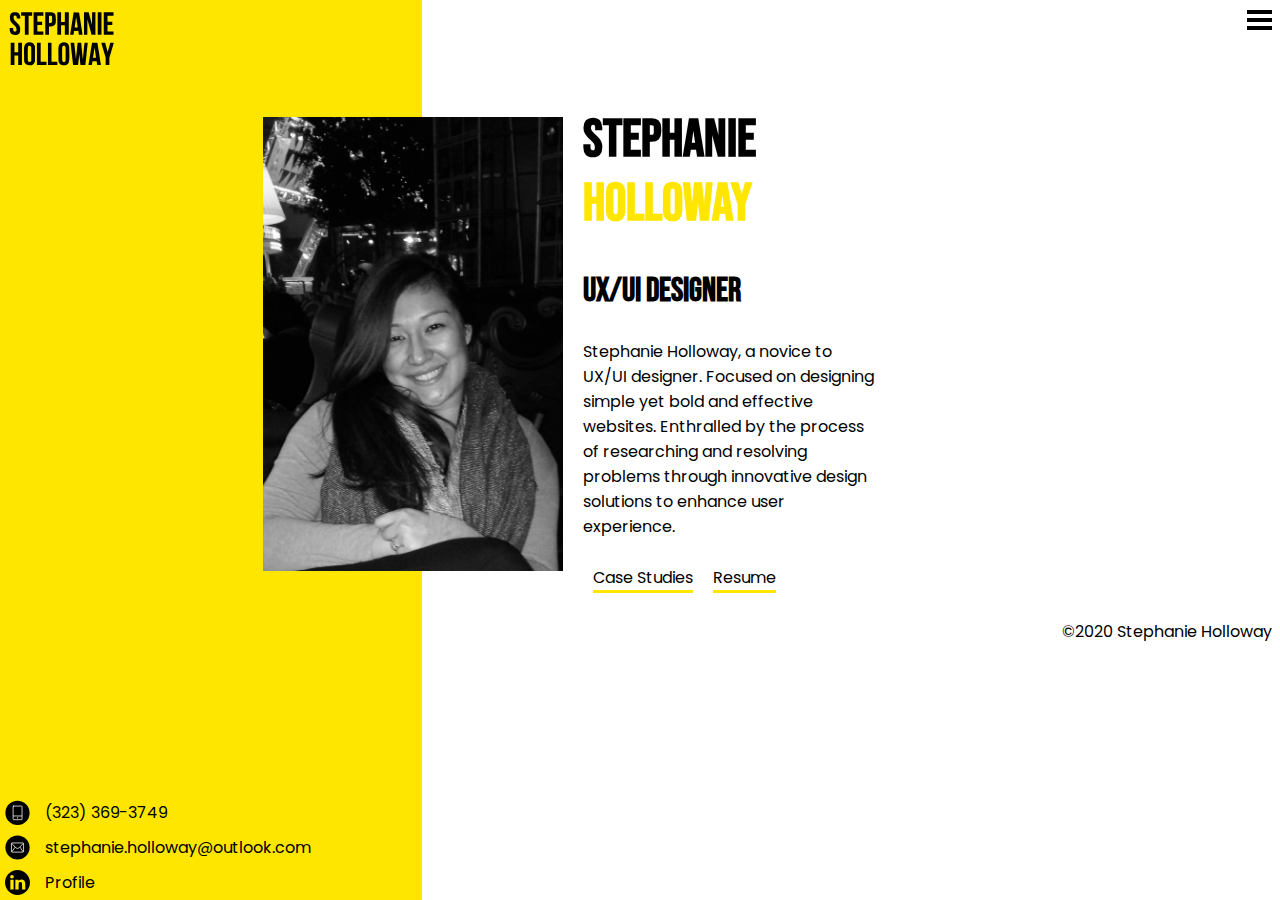
==== index.html @ 6f80b133 "Copy HW 18" ====
<!DOCTYPE html>
<html> 
    <head> 
        <title> Stephanie Holloway </title>
        <link rel="preconnect" href="https://fonts.gstatic.com">
        <link href="https://fonts.googleapis.com/css2?family=Bebas+Neue&family=Poppins&display=swap" rel="stylesheet">
        <link href="css/index.css" rel="stylesheet">

    </head>
    <body> 
        <header class="navigation"> 
            <div class="inline-block"> 
                <img class="logo" src="images/Stephanie Holloway.svg"/> 
            </div>
            <a id="menu" href="#menu">
                <img src="images/iconfinder_Hamburger_657904.svg">
              </a>
        </header>
        <section> 
            <div class="left-accent">
            </div>
            <div id="profile">
                <div class="picture">
                    <!-- profile picture-->  
                    <img src="images/17983893670_9303bed94d_o.jpg">
                </div>
                <div id="content">
                    <!-- Content-->
                    <h1> Stephanie <br/> <span class="yellow"> Holloway </span></h1>
                    <h2> UX/UI Designer</h2>
                    <p> Stephanie Holloway, a novice to UX/UI designer. 
                        Focused on designing simple yet bold and effective websites. 
                        Enthralled by the process of researching and resolving problems 
                        through innovative design solutions to enhance user experience. </p>
                    <p id="webpages">
                        <a href="myWork.html">Case Studies</a>
                        <a href="mySkills.html">Resume</a>
                    </p>
               </div> 
            </div>
            <div class="contact">
                <!-- Contact info-->     
                <div class="info">
                    <img src="images/Round iPhone Logo.svg">
                    <p>(323) 369-3749</p>
                </div>
                <div class="info">
                    <img src="images/Round Email Icon.svg">
                    <p><a href="mailto:stephanie.holloway@outlook.com">stephanie.holloway@outlook.com</a></p>
                </div>
                <div class="info">
                    <img src="images/Round LinkedIn Logo.svg">   
                    <p><a href="http://www.linkedin.com/in/stephanie-holloway-0a415525/">Profile</a></p>    
                </div>
           </div>
        </section>
        <footer>
            <div class="copy"> 
                &copy;2020 Stephanie Holloway
            </div> 
        </footer>
    </body>
</html>
---- css/index.css ----
body {
    height: 100%;
    cursor: url('../images/sh-portfolio.cur'), auto;
}

h1{ 
    font-family: 'Bebas Neue', cursive;
    font-size: 40pt; 
}

h2 {
   font-family: 'Bebas Neue', cursive;
   font-size: 25pt;
}

h3 {
   font-family:'Poppins', sans-serif;
   font-size: 15pt;
}

p { 
    font-family:'Poppins', sans-serif;
    font-size: 12pt;
}

a {
    color: black;
    text-decoration: none;
}

a:hover {
    color: black;
    text-decoration: underline;
}

.navigation {
    width:100%;
}

.logo {
    height: 60px;
 }

 .inline-block {
     display: inline-block;
 }

 #menu { 
     float:right;
 }

 .yellow {
     color: #FFE600;
 }

 .left-accent {
     background-color: #FFE600;
     position: absolute;
     width: 33%; 
     left: 0;
     top: 0;
     height: 100%;
     z-index: -10;
 }

 .skills {
    margin: 30px;
 }

 .case-studies {
     margin: 30px;
 }

 .flex-container {
     display: flex;
     flex-direction: row wrap;
     justify-content: space-around;
     align-items: center;
 }

 .flex-container > div {
     width: 25%;
     padding: 15px;
 }

 .grid-container {
     display: grid;
     grid-template-columns: 50% 50%;
     grid-template-rows: 1fr;
     grid-template-areas: "left-side right-side";
 }

 .left-side {
     grid-area: "left-side";
 }

 .right-side {
     grid-area: "right-side";
 }

 .left-side > .image, .right-side > .image {
     background-color: gray;
     height: 100px;
 }

 .yellow-bg {
    background-color: #FFE600;
 }

 .contact {
     position: absolute; 
     bottom: 0; 
     left: 0;
     width: 350px;
 }

 .contact > .info {
     padding: 5px;
 }

 .contact > .info > img {
    float: left;
    height: 25px;
    width: 25px;
    padding-right: 15px;
 }

 .contact > .info > p{
     margin: 0;
 }

 .picture>img{ 
    width: 300px;
    padding: 20px;     
 }

 #profile { 
     margin-left: 235px;
     width: 50%;
     display: flex; 
     align-items:  center;
 }

 .content{ 
     width: 100px;
 }

 #webpages {
     display: flex;
     align-items: space-around;
 }

 #webpages > a {
     margin: 10px;
     text-decoration: none;
     border-bottom: 3px solid #FFE600;
 }

 .yellow-bg #webpages > a {
     border-bottom: 3px solid white;
 }

 #webpages > a:hover {
     border-bottom: 3px solid black;
 }

 .copy {
     float: right;
     font-family:'Poppins', sans-serif;
     font-size: 12pt;
 }

 @media only screen and (max-width: 600px) {
     .flex-container {
        display: flex;
        flex-direction: column wrap;
        align-items: stretch;
    }
   
    .flex-container > div {
        width: 100%;
        padding: 15px;
    }
   
    .grid-container {
        display: grid;
        grid-template-columns: 1fr;
        grid-template-rows: 1fr 1fr;
        grid-template-areas: 
         "left-side"
         "right-side";
    }
 }
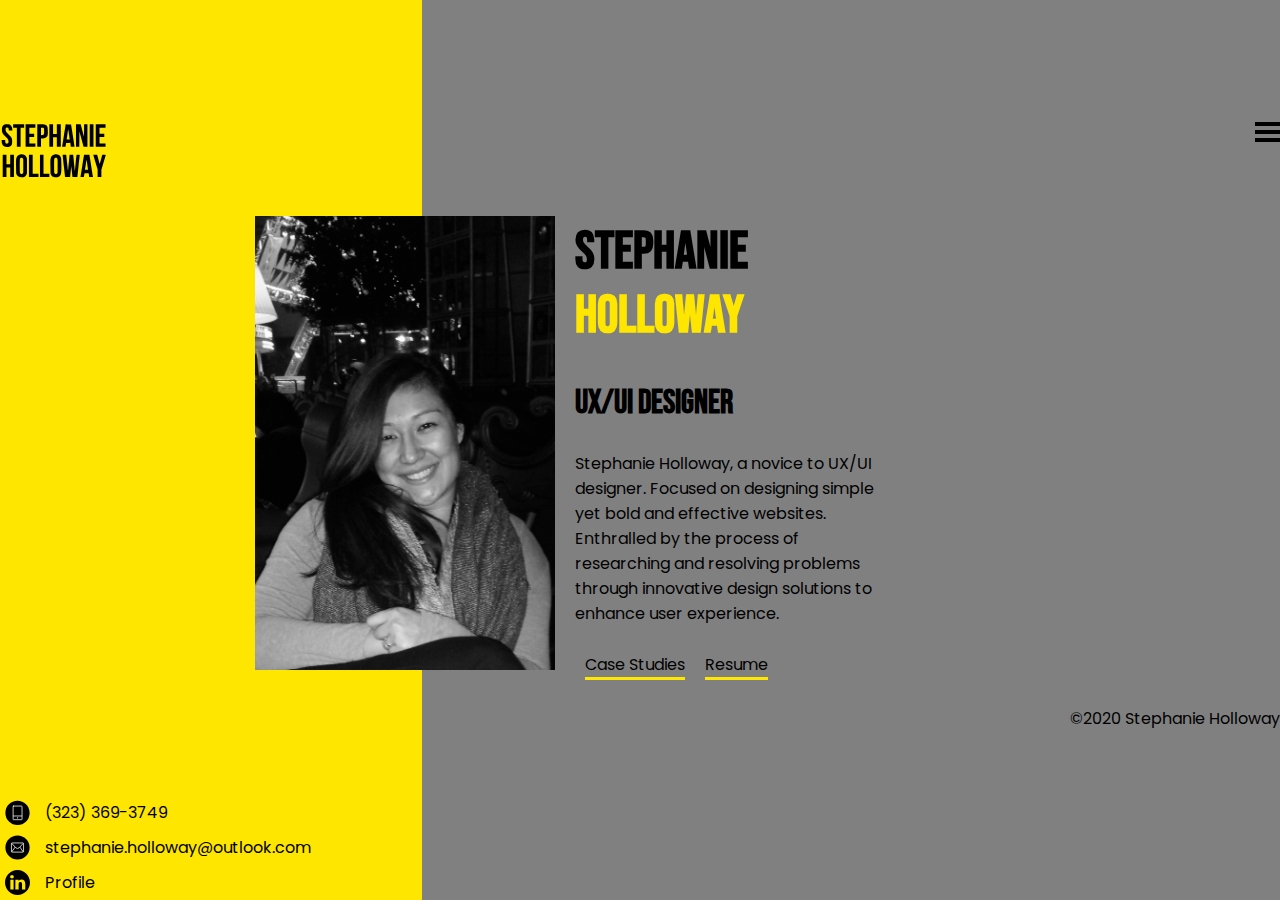
==== commit 0bea92df: "Add background slider and initial js file" ====
--- a/index.html
+++ b/index.html
@@ -5,9 +5,8 @@
         <link rel="preconnect" href="https://fonts.gstatic.com">
         <link href="https://fonts.googleapis.com/css2?family=Bebas+Neue&family=Poppins&display=swap" rel="stylesheet">
         <link href="css/index.css" rel="stylesheet">
-
     </head>
-    <body> 
+    <body class='hero-bkg-animated'> 
         <header class="navigation"> 
             <div class="inline-block"> 
                 <img class="logo" src="images/Stephanie Holloway.svg"/> 
@@ -60,4 +59,5 @@
             </div> 
         </footer>
     </body>
+    <script src="js/index.js"></script>
 </html>--- a/css/index.css
+++ b/css/index.css
@@ -1,5 +1,6 @@
 body {
     height: 100%;
+    min-height: 100vh;
     cursor: url('../images/sh-portfolio.cur'), auto;
 }
 
@@ -169,6 +170,20 @@
      font-family:'Poppins', sans-serif;
      font-size: 12pt;
  }
+
+ .hero-bkg-animated {
+    background: gray url(https://subtlepatterns.com/patterns/geometry2.png) repeat 0 0;
+    width: 100%;
+    margin: 0;
+    padding-top: 120px;
+    box-sizing: border-box;
+    -webkit-animation: slide 20s linear infinite;
+  }
+  
+  @-webkit-keyframes slide {
+      from { background-position: 0 0; }
+      to { background-position: -400px 0; }
+  }
 
  @media only screen and (max-width: 600px) {
      .flex-container {
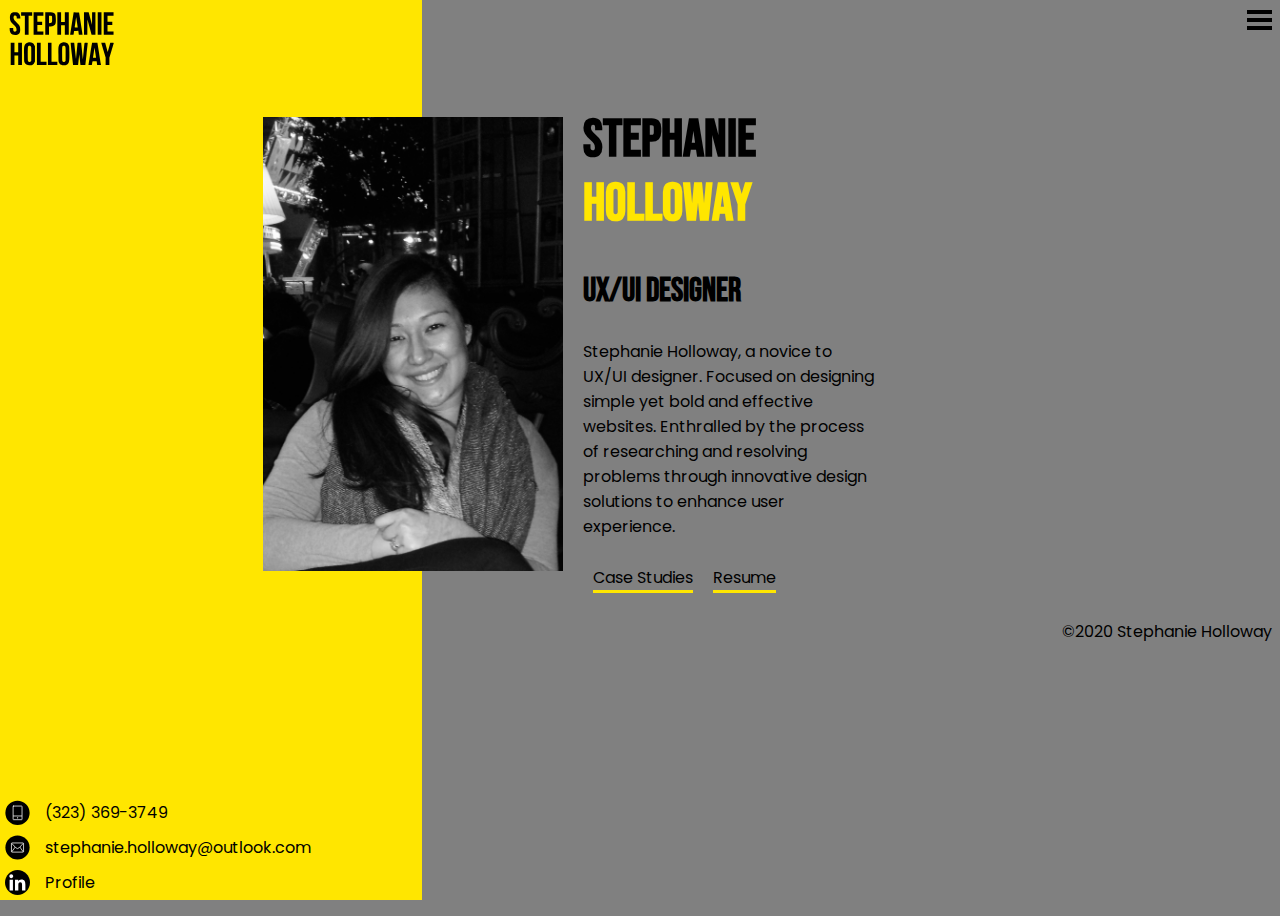
==== commit a20cef04: "Update LinkedIn Logo on index" ====
--- a/index.html
+++ b/index.html
@@ -48,7 +48,7 @@
                     <p><a href="mailto:stephanie.holloway@outlook.com">stephanie.holloway@outlook.com</a></p>
                 </div>
                 <div class="info">
-                    <img src="images/Round LinkedIn Logo.svg">   
+                    <img src="images/iconfinder_2018_social_media_popular_app_logo_linkedin_3228550.svg">   
                     <p><a href="http://www.linkedin.com/in/stephanie-holloway-0a415525/">Profile</a></p>    
                 </div>
            </div>
--- a/css/index.css
+++ b/css/index.css
@@ -1,3 +1,7 @@
+html {
+    scroll-behavior: smooth;
+}
+
 body {
     height: 100%;
     min-height: 100vh;
@@ -12,6 +16,21 @@
 h2 {
    font-family: 'Bebas Neue', cursive;
    font-size: 25pt;
+}
+
+h2 a.scroll {
+    font-size: 14pt;
+    text-decoration: none;
+    border-bottom: 3px solid #FFE600;
+}
+
+.yellow-bg h2 a.scroll {
+    border-bottom: 3px solid white !important;
+}
+
+h2 a.scroll:hover {
+    text-decoration: none;
+    border-bottom: 3px solid black;
 }
 
 h3 {
@@ -173,10 +192,6 @@
 
  .hero-bkg-animated {
     background: gray url(https://subtlepatterns.com/patterns/geometry2.png) repeat 0 0;
-    width: 100%;
-    margin: 0;
-    padding-top: 120px;
-    box-sizing: border-box;
     -webkit-animation: slide 20s linear infinite;
   }
   
